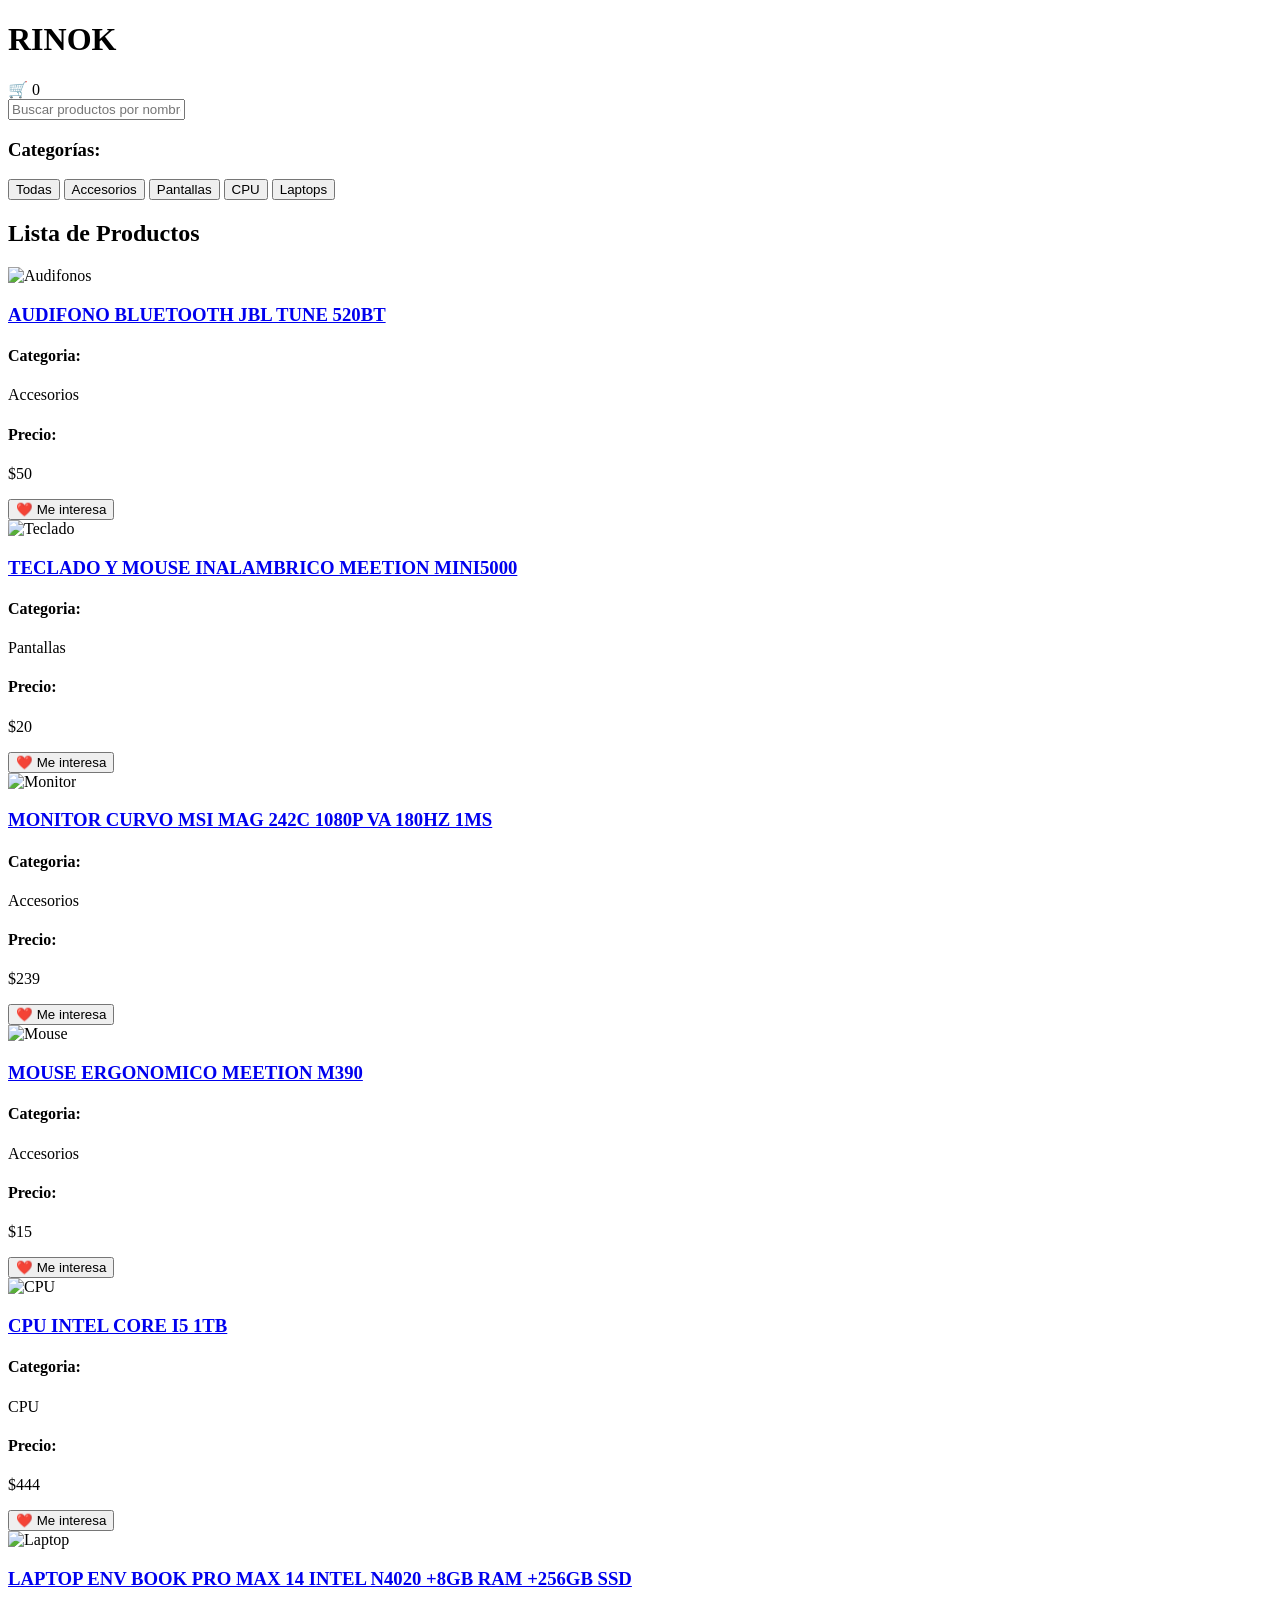
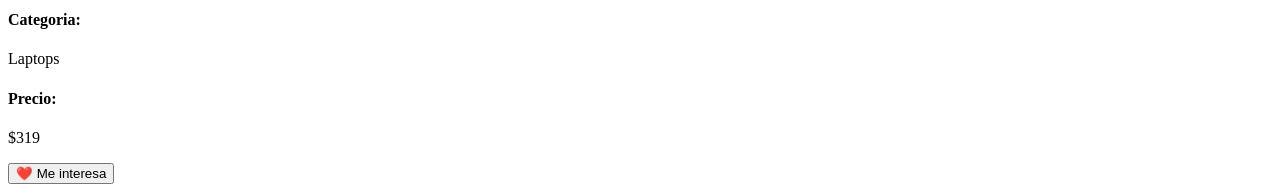
==== index.html @ ae88590f "Se agrego los archivos de html y la logica" ====
<!DOCTYPE html>
<html lang="es">
<head>
    <meta charset="UTF-8">
    <meta name="viewport" content="width=device-width, initial-scale=1.0">
    <title>RINOK - PRODUCTOS</title>
    <link rel="stylesheet" href="./estilos.css">
</head>
<body>

    <!-- CABECERA CON TIENDITA Y CONTADOR DE INTERÉS -->
    <header class="header">
        <h1>RINOK</h1>
        <div class="tiendita-contador">
            <span class="icono-tienda">🛒</span>
            <span id="contador">0</span>
        </div>
    </header>

    <main>
        
        <!-- 1. BUSCAR PRODUCTOS -->
        <section class="seccion-busqueda">
            <input type="text" id="input-buscar" placeholder="Buscar productos por nombre..." onkeyup="buscarProductos()">
        </section>

        <!-- 2. EXPLORAR CATEGORÍAS -->
        <section class="seccion-categorias">
            <h3>Categorías:</h3>
            <div class="lista-categorias">
                <button class="btn-cat" onclick="filtrarCategoria('todas')">Todas</button>
                <button class="btn-cat" onclick="filtrarCategoria('accesorios')">Accesorios</button>
                <button class="btn-cat" onclick="filtrarCategoria('pantallas')">Pantallas</button>
                <button class="btn-cat" onclick="filtrarCategoria('cpu')">CPU</button>
                <button class="btn-cat" onclick="filtrarCategoria('laptops')">Laptops</button>
            </div>
        </section>

        <h2>Lista de Productos</h2>

        <!-- LISTA DE PRODUCTOS -->
        <section class="grid-productos">

            <!-- Producto 1 -->
            <div class="producto accesorios">
                <img src="/imagenes/NomadaWare_audifono_jbl_tune_520bt_azul-1000x1000.webp" alt="Audifonos">
                <a class="subrayado" href="/producto1.html" target="_blank">
                    <h3>AUDIFONO BLUETOOTH JBL TUNE 520BT</h3>
                </a>
                <h4>Categoria:</h4>
                <p>Accesorios</p>
                <h4>Precio:</h4>
                <p>$50</p>
                <button class="btn-interes" onclick="agregarAlContador(this)">❤️ Me interesa</button>
            </div>

            <!-- Producto 2 -->
            <div class="producto pantallas">
                <img src="/imagenes/NomadaWare_Teclado_inalambrico_meetion_mini5000-500x500.webp" alt="Teclado">
                <a class="subrayado" href="/producto2.html" target="_blank">
                    <h3>TECLADO Y MOUSE INALAMBRICO MEETION MINI5000</h3>
                </a>
                <h4>Categoria:</h4>
                <p>Pantallas</p>
                <h4>Precio:</h4>
                <p>$20</p>
                <button class="btn-interes" onclick="agregarAlContador(this)">❤️ Me interesa</button>
            </div>

            <!-- Producto 3 -->
            <div class="producto accesorios">
                <img src="/imagenes/NomadaWare_monitor_MSI_MAG_242C.webp" alt="Monitor">
                <a class="subrayado" href="/producto3.html" target="_blank">
                    <h3>MONITOR CURVO MSI MAG 242C 1080P VA 180HZ 1MS</h3>
                </a>
                <h4>Categoria:</h4>
                <p>Accesorios</p>
                <h4>Precio:</h4>
                <p>$239</p>
                <button class="btn-interes" onclick="agregarAlContador(this)">❤️ Me interesa</button>
            </div>

            <!-- Producto 4 -->
            <div class="producto accesorios">
                <img src="/imagenes/NomadaWare_mouse_meetion_m390-500x500.webp" alt="Mouse">
                <a class="subrayado" href="#" target="_blank">
                    <h3>MOUSE ERGONOMICO MEETION M390</h3>
                </a>
                <h4>Categoria:</h4>
                <p>Accesorios</p>
                <h4>Precio:</h4>
                <p>$15</p>
                <button class="btn-interes" onclick="agregarAlContador(this)">❤️ Me interesa</button>
            </div>

            <!-- Producto 5 -->
            <div class="producto cpu">
                <img src="/imagenes/img_2565d0png" alt="CPU">
                <a class="subrayado" href="#" target="_blank">
                    <h3>CPU INTEL CORE I5 1TB</h3>
                </a>
                <h4>Categoria:</h4>
                <p>CPU</p>
                <h4>Precio:</h4>
                <p>$444</p>
                <button class="btn-interes" onclick="agregarAlContador(this)">❤️ Me interesa</button>
            </div>

            <!-- Producto 6 -->
            <div class="producto laptops">
                <img src="/imagenes/NomadaWare_laptop_env_book_pro_max_14.webp" alt="Laptop">
                <a class="subrayado" href="#" target="_blank">
                    <h3>LAPTOP ENV BOOK PRO MAX 14 INTEL N4020 +8GB RAM +256GB SSD</h3>
                </a>
                <h4>Categoria:</h4>
                <p>Laptops</p>
                <h4>Precio:</h4>
                <p>$319</p>
                <button class="btn-interes" onclick="agregarAlContador(this)">❤️ Me interesa</button>
            </div>

        </section>

    </main>

    <!-- ENLACE AL ARCHIVO JAVASCRIPT EXTERNO -->
    <script src="./script.js"></script>

</body>
</html>
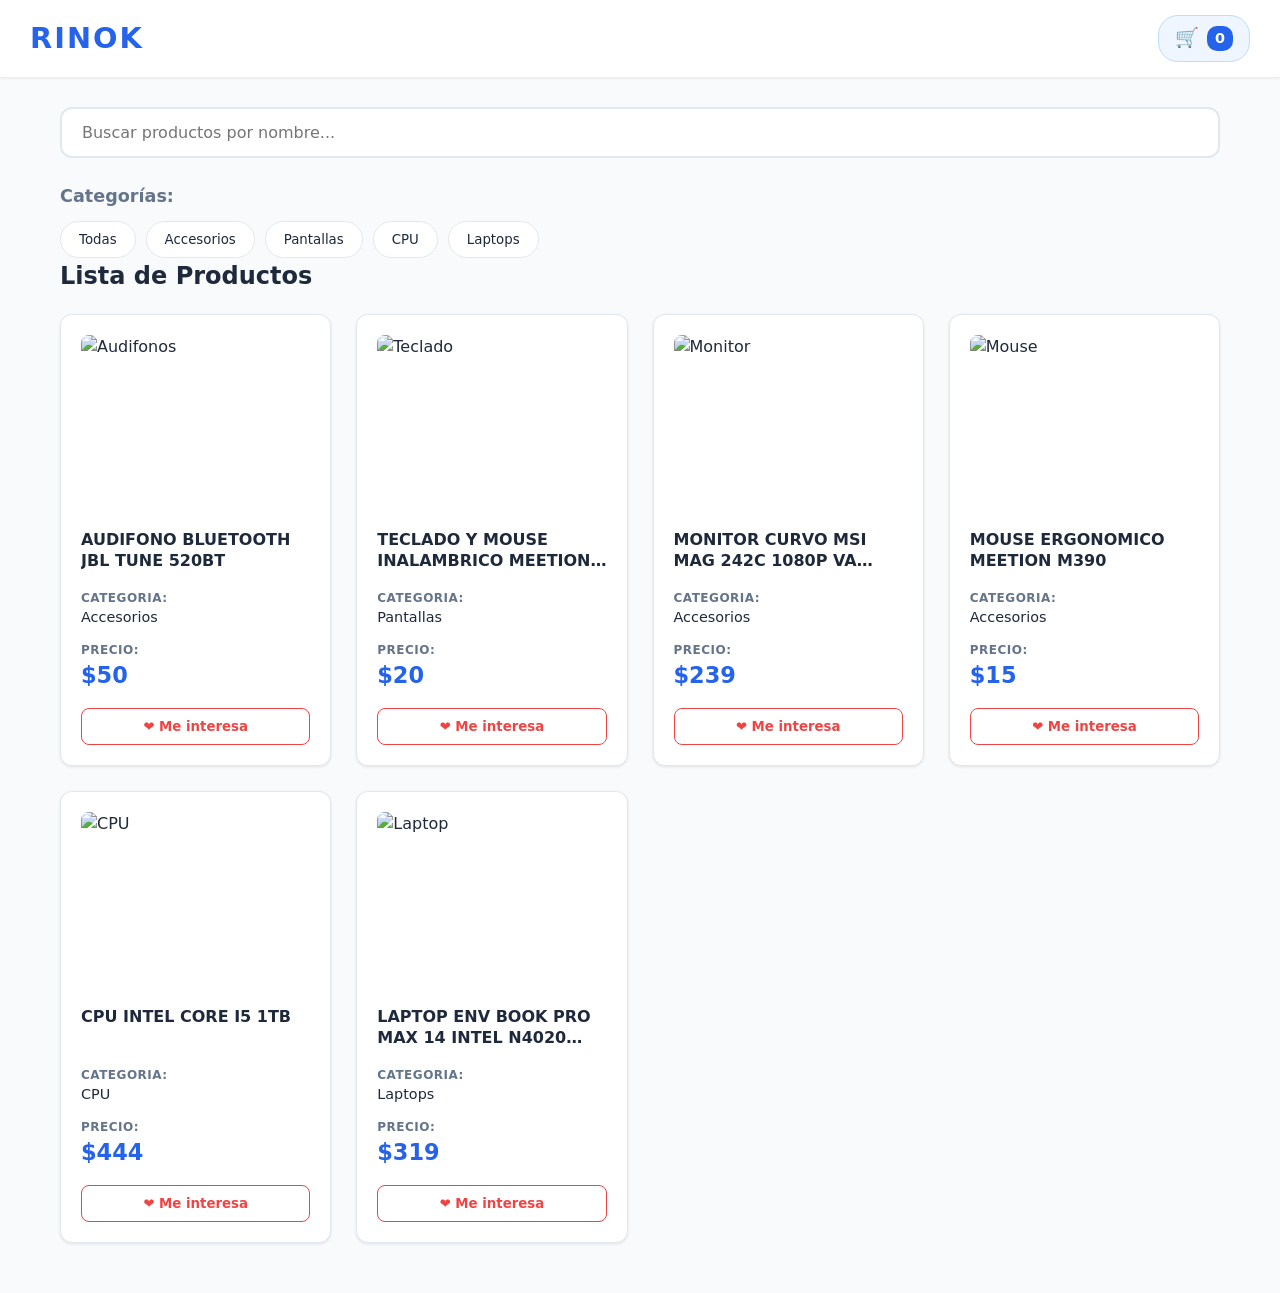
==== commit 7881bee3: "feature: se agrego el archivo css estilos" ====
--- a/index.html
+++ b/index.html
@@ -8,7 +8,6 @@
 </head>
 <body>
 
-    <!-- CABECERA CON TIENDITA Y CONTADOR DE INTERÉS -->
     <header class="header">
         <h1>RINOK</h1>
         <div class="tiendita-contador">
@@ -19,12 +18,10 @@
 
     <main>
         
-        <!-- 1. BUSCAR PRODUCTOS -->
         <section class="seccion-busqueda">
             <input type="text" id="input-buscar" placeholder="Buscar productos por nombre..." onkeyup="buscarProductos()">
         </section>
 
-        <!-- 2. EXPLORAR CATEGORÍAS -->
         <section class="seccion-categorias">
             <h3>Categorías:</h3>
             <div class="lista-categorias">
@@ -38,10 +35,8 @@
 
         <h2>Lista de Productos</h2>
 
-        <!-- LISTA DE PRODUCTOS -->
         <section class="grid-productos">
 
-            <!-- Producto 1 -->
             <div class="producto accesorios">
                 <img src="/imagenes/NomadaWare_audifono_jbl_tune_520bt_azul-1000x1000.webp" alt="Audifonos">
                 <a class="subrayado" href="/producto1.html" target="_blank">
@@ -54,7 +49,7 @@
                 <button class="btn-interes" onclick="agregarAlContador(this)">❤️ Me interesa</button>
             </div>
 
-            <!-- Producto 2 -->
+
             <div class="producto pantallas">
                 <img src="/imagenes/NomadaWare_Teclado_inalambrico_meetion_mini5000-500x500.webp" alt="Teclado">
                 <a class="subrayado" href="/producto2.html" target="_blank">
@@ -67,7 +62,6 @@
                 <button class="btn-interes" onclick="agregarAlContador(this)">❤️ Me interesa</button>
             </div>
 
-            <!-- Producto 3 -->
             <div class="producto accesorios">
                 <img src="/imagenes/NomadaWare_monitor_MSI_MAG_242C.webp" alt="Monitor">
                 <a class="subrayado" href="/producto3.html" target="_blank">
@@ -80,7 +74,6 @@
                 <button class="btn-interes" onclick="agregarAlContador(this)">❤️ Me interesa</button>
             </div>
 
-            <!-- Producto 4 -->
             <div class="producto accesorios">
                 <img src="/imagenes/NomadaWare_mouse_meetion_m390-500x500.webp" alt="Mouse">
                 <a class="subrayado" href="#" target="_blank">
@@ -93,7 +86,6 @@
                 <button class="btn-interes" onclick="agregarAlContador(this)">❤️ Me interesa</button>
             </div>
 
-            <!-- Producto 5 -->
             <div class="producto cpu">
                 <img src="/imagenes/img_2565d0png" alt="CPU">
                 <a class="subrayado" href="#" target="_blank">
@@ -106,7 +98,6 @@
                 <button class="btn-interes" onclick="agregarAlContador(this)">❤️ Me interesa</button>
             </div>
 
-            <!-- Producto 6 -->
             <div class="producto laptops">
                 <img src="/imagenes/NomadaWare_laptop_env_book_pro_max_14.webp" alt="Laptop">
                 <a class="subrayado" href="#" target="_blank">
@@ -123,7 +114,6 @@
 
     </main>
 
-    <!-- ENLACE AL ARCHIVO JAVASCRIPT EXTERNO -->
     <script src="./script.js"></script>
 
 </body>
--- a/estilos.css
+++ b/estilos.css
@@ -0,0 +1,269 @@
+* {
+    margin: 0;
+    padding: 0;
+    box-sizing: border-box;
+    font-family: 'Segoe UI', system-ui, -apple-system, sans-serif;
+}
+
+:root {
+    --primary-color: #2563eb;      
+    --primary-hover: #1d4ed8;
+    --accent-color: #ef4444;     
+    --accent-hover: #dc2626;
+    --bg-color: #f8fafc;           
+    --card-bg: #ffffff;           
+    --text-color: #1e293b;        
+    --text-muted: #64748b;        
+    --border-color: #e2e8f0;      
+    --shadow-sm: 0 1px 3px rgba(0, 0, 0, 0.1);
+    --shadow-md: 0 4px 6px -1px rgba(0, 0, 0, 0.1);
+    --shadow-lg: 0 10px 15px -3px rgba(0, 0, 0, 0.1);
+    --radius: 12px;
+}
+
+body {
+    background-color: var(--bg-color);
+    color: var(--text-color);
+    line-height: 1.5;
+    padding-bottom: 50px;
+}
+
+main {
+    max-width: 1200px;
+    margin: 0 auto;
+    padding: 0 20px;
+}
+
+.header {
+    background-color: var(--card-bg);
+    box-shadow: var(--shadow-sm);
+    padding: 15px 30px;
+    display: flex;
+    justify-content: space-between;
+    align-items: center;
+    position: sticky;
+    top: 0;
+    z-index: 100;
+    margin-bottom: 30px;
+}
+
+.header h1 {
+    font-size: 1.8rem;
+    font-weight: 800;
+    letter-spacing: 2px;
+    color: var(--primary-color);
+}
+
+.tiendita-contador {
+    background-color: #eff6ff;
+    border: 1px solid #bfdbfe;
+    padding: 8px 16px;
+    border-radius: 20px;
+    display: flex;
+    align-items: center;
+    gap: 8px;
+    font-weight: 600;
+}
+
+.icono-tienda {
+    font-size: 1.2rem;
+}
+
+#contador {
+    background-color: var(--primary-color);
+    color: white;
+    padding: 2px 8px;
+    border-radius: 10px;
+    font-size: 0.9rem;
+}
+
+.seccion-busqueda {
+    margin-bottom: 25px;
+}
+
+#input-buscar {
+    width: 100%;
+    padding: 14px 20px;
+    font-size: 1rem;
+    border: 2px solid var(--border-color);
+    border-radius: var(--radius);
+    outline: none;
+    transition: all 0.3s ease;
+    background-color: var(--card-bg);
+}
+
+#input-buscar:focus {
+    border-color: var(--primary-color);
+    box-shadow: 0 0 0 4px rgba(37, 99, 235, 0.15);
+}
+
+.seccion-categorias h3 {
+    font-size: 1.1rem;
+    margin-bottom: 12px;
+    color: var(--text-muted);
+}
+
+.lista-categorias {
+    display: flex;
+    flex-wrap: wrap;
+    gap: 10px;
+}
+
+.btn-cat {
+    background-color: var(--card-bg);
+    border: 1px solid var(--border-color);
+    color: var(--text-color);
+    padding: 10px 18px;
+    border-radius: 20px;
+    font-weight: 500;
+    cursor: pointer;
+    transition: all 0.2s ease;
+}
+
+.btn-cat:hover {
+    background-color: var(--primary-color);
+    color: white;
+    border-color: var(--primary-color);
+}
+
+
+h2 {
+    font-size: 1.5rem;
+    margin-bottom: 20px;
+    color: var(--text-color);
+}
+
+.grid-productos {
+    display: grid;
+    grid-template-columns: repeat(auto-fill, minmax(260px, 1fr));
+    gap: 25px;
+}
+
+
+.alerta-exito {
+    position: fixed;
+    top: 80px; /* Queda por debajo del header */
+    left: 50%;
+    transform: translateX(-50%) translateY(-20px);
+    background-color: #d1fae5; /* Verde claro de alerta */
+    color: #065f46;            /* Texto verde oscuro */
+    border: 1px solid #a7f3d0;
+    padding: 12px 24px;
+    border-radius: var(--radius);
+    font-weight: 600;
+    box-shadow: var(--shadow-md);
+    z-index: 1000;
+    opacity: 0;
+    pointer-events: none;
+    transition: all 0.3s ease;
+}
+
+.alerta-exito.activa {
+    opacity: 1;
+    transform: translateX(-50%) translateY(0);
+}
+
+.producto {
+    background-color: var(--card-bg);
+    border: 1px solid var(--border-color);
+    border-radius: var(--radius);
+    padding: 20px;
+    display: flex;
+    flex-direction: column;
+    justify-content: space-between;
+    transition: transform 0.2s ease, box-shadow 0.2s ease;
+    box-shadow: var(--shadow-sm);
+}
+
+.producto:hover {
+    transform: translateY(-5px);
+    box-shadow: var(--shadow-lg);
+}
+
+.producto img {
+    width: 100%;
+    height: 180px;
+    object-fit: contain;
+    border-radius: 8px;
+    margin-bottom: 15px;
+}
+
+.subrayado {
+    text-decoration: none;
+    color: var(--text-color);
+}
+
+.subrayado:hover h3 {
+    color: var(--primary-color);
+}
+
+.producto h3 {
+    font-size: 1rem;
+    font-weight: 600;
+    line-height: 1.3;
+    margin-bottom: 12px;
+    height: 2.6em; 
+    overflow: hidden;
+    display: -webkit-box;
+    -webkit-line-clamp: 2;
+    -webkit-box-orient: vertical;
+}
+
+.producto h4 {
+    font-size: 0.75rem;
+    text-transform: uppercase;
+    letter-spacing: 0.5px;
+    color: var(--text-muted);
+    margin-top: 5px;
+}
+
+.producto p {
+    font-size: 0.9rem;
+    margin-bottom: 8px;
+}
+
+/* Estilo especial para el precio */
+.producto h4:nth-of-type(2) + p {
+    font-size: 1.4rem;
+    font-weight: 700;
+    color: var(--primary-color);
+    margin-bottom: 15px;
+}
+
+
+.btn-interes {
+    width: 100%;
+    background-color: var(--card-bg);
+    color: var(--accent-color);
+    border: 1.5px solid var(--accent-color);
+    padding: 10px;
+    border-radius: 8px;
+    font-weight: 600;
+    cursor: pointer;
+    transition: all 0.2s ease;
+    margin-top: auto;
+}
+
+.btn-interes:hover {
+    background-color: var(--accent-color);
+    color: white;
+}
+
+.btn-interes:active {
+    transform: scale(0.98);
+}
+
+
+@media (max-width: 600px) {
+    .header {
+        padding: 15px;
+    }
+
+    .header h1 {
+        font-size: 1.4rem;
+    }
+
+    .grid-productos {
+        grid-template-columns: 1fr; 
+    }
+}
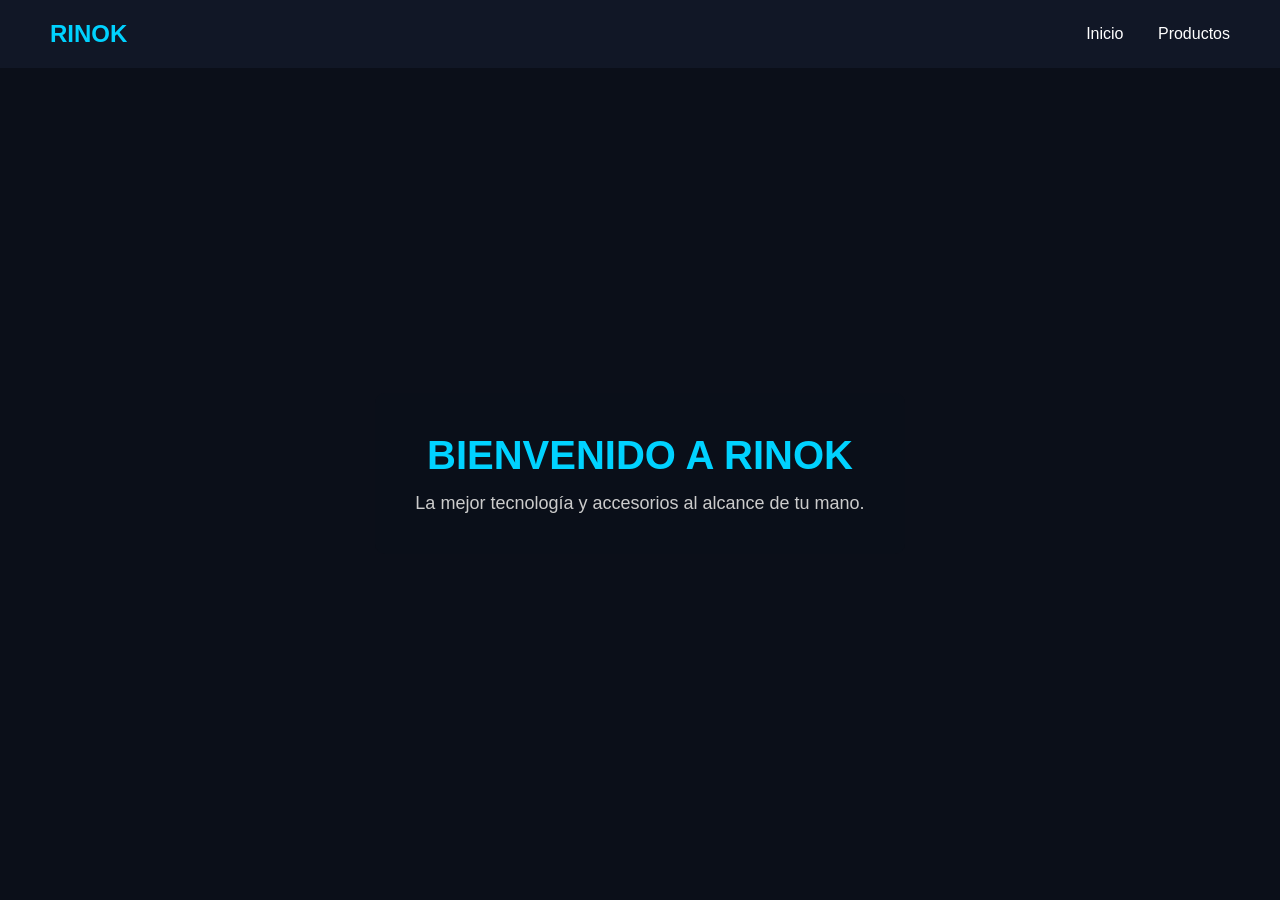
==== commit 795e1b58: "document: se cambia la pagina principal a index" ====
--- a/index.html
+++ b/index.html
@@ -1,120 +1,27 @@
 <!DOCTYPE html>
 <html lang="es">
 <head>
-    <meta charset="UTF-8">
-    <meta name="viewport" content="width=device-width, initial-scale=1.0">
-    <title>RINOK - PRODUCTOS</title>
-    <link rel="stylesheet" href="./estilos.css">
+  <meta charset="UTF-8">
+  <title>RINOK - Tienda Tecnológica</title>
+  <link rel="stylesheet" href="/estilo.css">
 </head>
 <body>
 
-    <header class="header">
-        <h1>RINOK</h1>
-        <div class="tiendita-contador">
-            <span class="icono-tienda">🛒</span>
-            <span id="contador">0</span>
-        </div>
-    </header>
-
-    <main>
-        
-        <section class="seccion-busqueda">
-            <input type="text" id="input-buscar" placeholder="Buscar productos por nombre..." onkeyup="buscarProductos()">
-        </section>
-
-        <section class="seccion-categorias">
-            <h3>Categorías:</h3>
-            <div class="lista-categorias">
-                <button class="btn-cat" onclick="filtrarCategoria('todas')">Todas</button>
-                <button class="btn-cat" onclick="filtrarCategoria('accesorios')">Accesorios</button>
-                <button class="btn-cat" onclick="filtrarCategoria('pantallas')">Pantallas</button>
-                <button class="btn-cat" onclick="filtrarCategoria('cpu')">CPU</button>
-                <button class="btn-cat" onclick="filtrarCategoria('laptops')">Laptops</button>
-            </div>
-        </section>
-
-        <h2>Lista de Productos</h2>
-
-        <section class="grid-productos">
-
-            <div class="producto accesorios">
-                <img src="/imagenes/NomadaWare_audifono_jbl_tune_520bt_azul-1000x1000.webp" alt="Audifonos">
-                <a class="subrayado" href="/producto1.html" target="_blank">
-                    <h3>AUDIFONO BLUETOOTH JBL TUNE 520BT</h3>
-                </a>
-                <h4>Categoria:</h4>
-                <p>Accesorios</p>
-                <h4>Precio:</h4>
-                <p>$50</p>
-                <button class="btn-interes" onclick="agregarAlContador(this)">❤️ Me interesa</button>
-            </div>
+  <header>
+    <div class="logo">RINOK</div>
+    <nav>
+      <a href="#inicio">Inicio</a>
+      <a href="/index2.html" target="_blank">Productos</a>
+    </nav>
+  </header>
 
 
-            <div class="producto pantallas">
-                <img src="/imagenes/NomadaWare_Teclado_inalambrico_meetion_mini5000-500x500.webp" alt="Teclado">
-                <a class="subrayado" href="/producto2.html" target="_blank">
-                    <h3>TECLADO Y MOUSE INALAMBRICO MEETION MINI5000</h3>
-                </a>
-                <h4>Categoria:</h4>
-                <p>Pantallas</p>
-                <h4>Precio:</h4>
-                <p>$20</p>
-                <button class="btn-interes" onclick="agregarAlContador(this)">❤️ Me interesa</button>
-            </div>
-
-            <div class="producto accesorios">
-                <img src="/imagenes/NomadaWare_monitor_MSI_MAG_242C.webp" alt="Monitor">
-                <a class="subrayado" href="/producto3.html" target="_blank">
-                    <h3>MONITOR CURVO MSI MAG 242C 1080P VA 180HZ 1MS</h3>
-                </a>
-                <h4>Categoria:</h4>
-                <p>Accesorios</p>
-                <h4>Precio:</h4>
-                <p>$239</p>
-                <button class="btn-interes" onclick="agregarAlContador(this)">❤️ Me interesa</button>
-            </div>
-
-            <div class="producto accesorios">
-                <img src="/imagenes/NomadaWare_mouse_meetion_m390-500x500.webp" alt="Mouse">
-                <a class="subrayado" href="#" target="_blank">
-                    <h3>MOUSE ERGONOMICO MEETION M390</h3>
-                </a>
-                <h4>Categoria:</h4>
-                <p>Accesorios</p>
-                <h4>Precio:</h4>
-                <p>$15</p>
-                <button class="btn-interes" onclick="agregarAlContador(this)">❤️ Me interesa</button>
-            </div>
-
-            <div class="producto cpu">
-                <img src="/imagenes/img_2565d0png" alt="CPU">
-                <a class="subrayado" href="#" target="_blank">
-                    <h3>CPU INTEL CORE I5 1TB</h3>
-                </a>
-                <h4>Categoria:</h4>
-                <p>CPU</p>
-                <h4>Precio:</h4>
-                <p>$444</p>
-                <button class="btn-interes" onclick="agregarAlContador(this)">❤️ Me interesa</button>
-            </div>
-
-            <div class="producto laptops">
-                <img src="/imagenes/NomadaWare_laptop_env_book_pro_max_14.webp" alt="Laptop">
-                <a class="subrayado" href="#" target="_blank">
-                    <h3>LAPTOP ENV BOOK PRO MAX 14 INTEL N4020 +8GB RAM +256GB SSD</h3>
-                </a>
-                <h4>Categoria:</h4>
-                <p>Laptops</p>
-                <h4>Precio:</h4>
-                <p>$319</p>
-                <button class="btn-interes" onclick="agregarAlContador(this)">❤️ Me interesa</button>
-            </div>
-
-        </section>
-
-    </main>
-
-    <script src="./script.js"></script>
+  <section class="portada">
+    <div class="contenido">
+      <h1>BIENVENIDO A RINOK</h1>
+      <p>La mejor tecnología y accesorios al alcance de tu mano.</p>
+    </div>
+  </section>
 
 </body>
 </html>
--- a/estilo.css
+++ b/estilo.css
@@ -0,0 +1,71 @@
+
+* {
+  margin: 0;
+  padding: 0;
+  box-sizing: border-box;
+  font-family: Arial, sans-serif;
+}
+
+body {
+  background-color: #0b0f19; 
+  color: #ffffff;            
+}
+
+
+header {
+  background-color: #111726; 
+  padding: 20px 50px;
+  display: flex;
+  justify-content: space-between; 
+  align-items: center;           
+}
+
+.logo {
+  font-size: 24px;
+  font-weight: bold;
+  color: #00d2ff; 
+}
+
+nav a {
+  color: #ffffff;
+  text-decoration: none; 
+  margin-left: 30px;     
+  font-size: 16px;
+}
+
+nav a:hover {
+  color: #00d2ff; 
+}
+
+
+.portada {
+  height: 90vh; 
+  display: flex;
+  justify-content: center; 
+  align-items: center;     
+  text-align: center;
+  
+ 
+  background-image: url('https://images.unsplash.com/photo-1531297484001-80022131f5a1?auto=format&fit=crop&w=1920&q=80');
+  background-size: cover;     
+  background-position: center; 
+}
+
+
+.contenido {
+  background-color: rgba(11, 15, 25, 0.8); 
+  padding: 40px;
+  border-radius: 10px; 
+}
+
+.contenido h1 {
+  font-size: 40px;
+  margin-bottom: 15px;
+  color: #00d2ff;
+}
+
+.contenido p {
+  font-size: 18px;
+  color: #cccccc; 
+  margin-bottom: 0; 
+}
